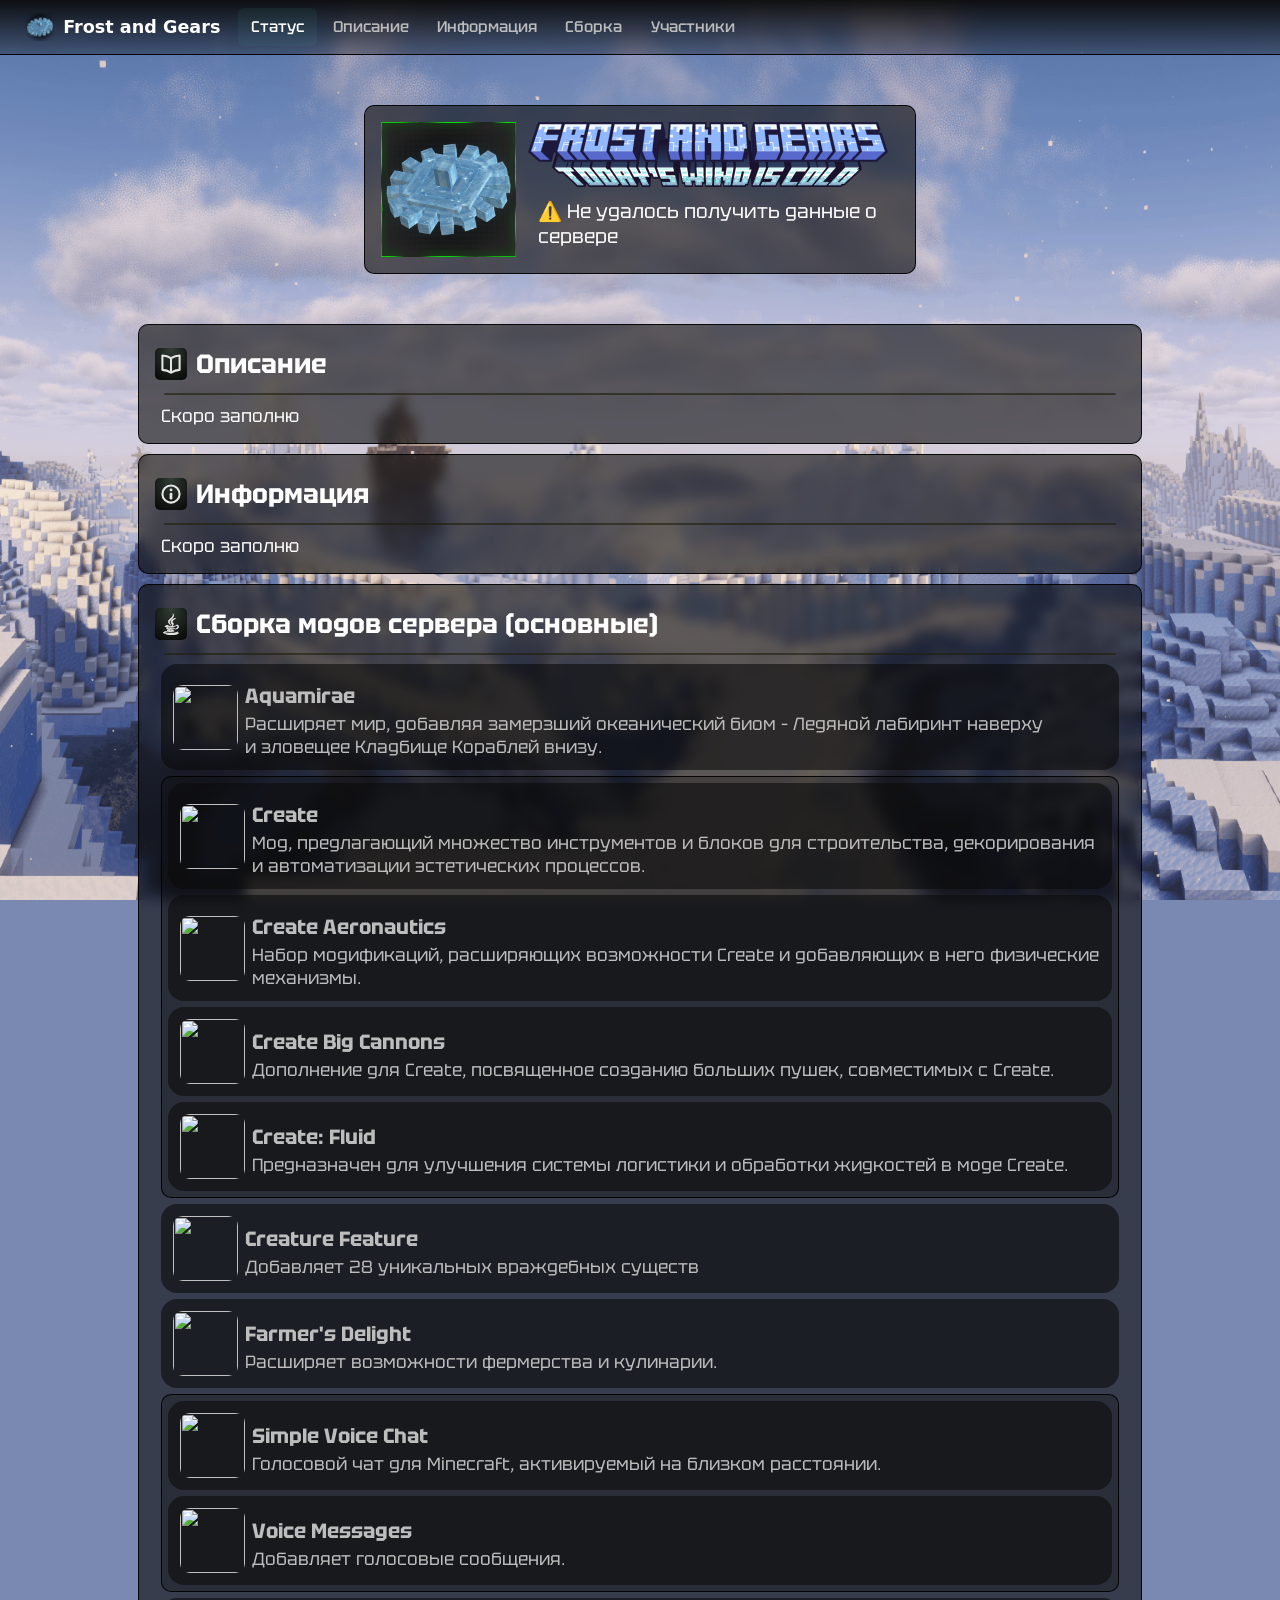
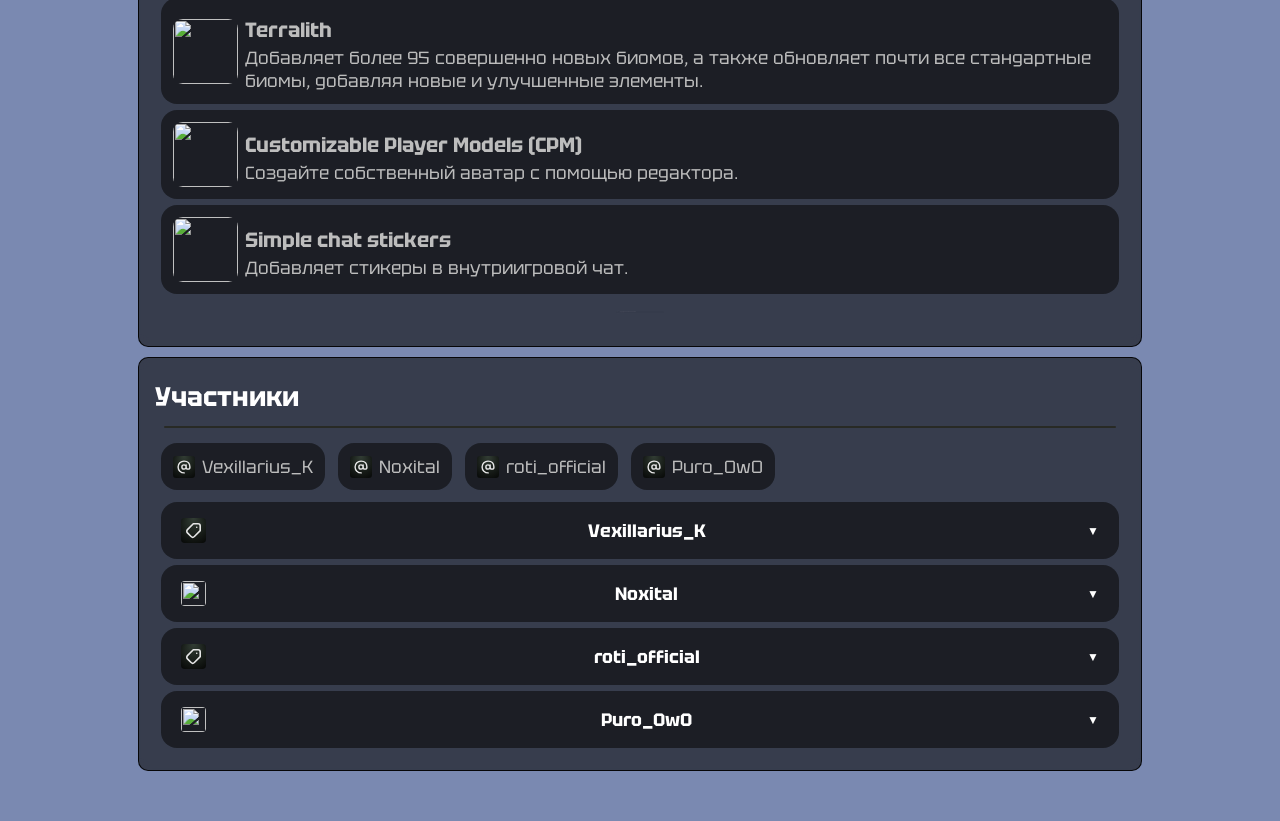
==== projects/mc/servers/frost-and-gears/index.html @ f4bf3db8 "обавлен обычный meta description" ====
<!DOCTYPE html>
<html lang="ru">
<head>
    <meta charset="UTF-8">
    <title>Frost and Gears</title>
    <link rel="icon" href="images/ice-gear-ico.png" type="image/png" sizes="32x32">

    <meta property="og:type" content="website">
    <meta property="og:site_name" content="Сервер друзей и друзей друзей.">
    <meta property="og:title" content="Frost and Gears">
    <meta property="og:description" content="Minecraft сервер с модами на технологии, генерацию, физику и немного магии.">
    <meta name="description" content="Minecraft сервер с модами на технологии, генерацию, физику и немного магии.">
    <meta property="og:image" content="https://vexillarius-k9420.github.io/projects/mc/servers/frost-and-gears/images/serverico.png">
    <meta property="og:image:width" content="968">
    <meta property="og:image:height" content="968">
    <meta property="og:url" content="https://vexillarius-k9420.github.io/projects/mc/servers/frost-and-gears/">

    <link rel="stylesheet" href="../../../../css/style.css">
    <link rel="stylesheet" href="../css/player-cards.css">

    <link rel="preconnect" href="https://fonts.googleapis.com">
    <link rel="preconnect" href="https://fonts.gstatic.com" crossorigin>
    <link href="https://fonts.googleapis.com/css2?family=Tektur:wght@400..900&display=swap" rel="stylesheet">
</head>

<style>
    :root {
        --surface-2: rgb(72, 143, 140, 0.1);
        --checkers: url(images/panorama.png);
    }
    .panorama {
        background: #7A89B1 var(--checkers);
        background-attachment: fixed;
        background-size: cover;
        background-position: center;
        background-repeat: repeat-x;
        animation: xscroll 160s linear infinite reverse;
    }
</style>

<body class="panorama">
    <header class="header">
        <div class="header_inner container">
            <a class="header_logo" aria-label="Frost and Gears">
            <img src="images/ice-gear-ico.png" class="header_logo-icon" alt="logo" width="28" height="28">
            <span>Frost and Gears</span>
            </a>

            <nav class="nav" aria-label="Основная навигация">
                <a href="#server-status" class="nav_link">Статус</a>
                <a href="#description" class="nav_link">Описание</a>
                <a href="#info" class="nav_link">Информация</a>
                <a href="#mods" class="nav_link">Сборка</a>
                <a href="#participants" class="nav_link">Участники</a>
            </nav>
            <div class="header_inner container"></div>
        </div>
    </header>
    <main class="main">
        <div class="side_indent"></div>
        <div id="server-status" style="width: 100%">
            <div class="panel" style="display: flex; margin: 50px 23% 50px 23%;">
                <img style="margin: auto 0;" src="images/serverico.png" alt="logo" width="135" height="135">
                <div style="width: 100%;">
                    <img style="max-width: 100%; height: auto; display: block; margin: 0 auto 12px auto;" src="images/twic-title.png" height="65" width="360">
                    <div id="mc-status" style="padding-left: 16px; font-size: 110%; width: 100%;">
                        <p><strong>Загрузка статуса сервера...</strong></p>
                        <script>
                            const statusBlock = document.getElementById("mc-status");

                            async function checkServerStatus() {
                                try {
                                    const response = await fetch(`https://api.mcsrvstat.us/2/51.89.6.162:11358`);
                                    const data = await response.json();

                                    if (data.online) {
                                        // список ников (если сервер их отдаёт и кто-то есть в сети)
                                        let playersHtml = "";
                                        if (data.players.online > 0) {
                                            if (data.players.list && data.players.list.length > 0) {
                                                const names = data.players.list.map((name) => "<p><strong>"+name+"</strong></p>").join(""); //["Vexillarius_K","Noxital","roti_official","Puro_OwO"].map((name) => "<p>"+name+"</p>").join("");
                                                playersHtml = names;
                                            } else {
                                                playersHtml = `<p><em>?Ой</em></p>`;
                                            }
                                        }
                                        // вся информация
                                        statusBlock.innerHTML = `
                                              <p>Игроков онлайн ${data.players.online} / ${data.players.max}:</p>
                                              <div style="display: grid; grid-template-columns: 1fr 1fr;">${playersHtml}</div>
                                            `;
                                    } else {
                                        statusBlock.innerHTML = `<p><strong>Сервер спит</strong> (никто не играет)<br>Заходи 👀</p>`;
                                    }
                                } catch (error) {
                                    statusBlock.innerHTML = `<p>⚠️ Не удалось получить данные о сервере</p>`;
                                }
                            }
                            checkServerStatus();
                        </script>
                    </div>
                </div>
            </div>
        <div id="description" class="panel">
            <h2><img src="../../../../images/svg-icons/extension_icon2.svg"height="32" width="32"> Описание</h2>
            <div class="separator"></div>
            <p>Скоро заполню</p>
        </div>
        <div id="info" class="panel">
            <h2><img src="../../../../images/svg-icons/extension_icon6.svg"height="32" width="32"> Информация</h2>
            <div class="separator"></div>
            <p>Скоро заполню</p>
        </div>
        <div id="mods" class="panel">
            <h2><img src="../../../../images/svg-icons/extension_icon14.svg"height="32" width="32"> Сборка модов сервера (основные)</h2>
            <div class="separator"></div>
            <a href="https://modrinth.com/mod/aquamirae" class="link"><img src="https://cdn.modrinth.com/data/k23mNPhZ/e33ffb391c8c05f1ea99b09d00d5369e0ac44ae7.png" height="65" width="65"><div><h3>Aquamirae</h3>Расширяет мир, добавляя замерзший океанический биом – Ледяной лабиринт наверху<br>и зловещее Кладбище Кораблей внизу.</div></a>
            <div class="sub_panel">
                <div>
                    <a href="https://modrinth.com/mod/create" class="link"><img src="https://cdn.modrinth.com/data/LNytGWDc/45c6a706e0e67669d3004f80eec443331fb33369.png" height="65" width="65"><div><h3>Create</h3>Мод, предлагающий множество инструментов и блоков для строительства, декорирования и автоматизации эстетических процессов.</div></a>
                    <a href="https://modrinth.com/mod/create-aeronautics" class="link"><img src="https://cdn.modrinth.com/data/oWaK0Q19/f66b5589924884ffd81acb27f3ccb775867a962e.png" height="65" width="65"><div><h3>Create Aeronautics</h3>Набор модификаций, расширяющих возможности Create и добавляющих в него физические механизмы.</div></a>
                    <a href="https://modrinth.com/mod/create-big-cannons" class="link"><img src="https://cdn.modrinth.com/data/GWp4jCJj/e9118cf3a5d16de446df6f0f1a2ad093b414274e.png" height="65" width="65"><div><h3>Create Big Cannons</h3>Дополнение для Create, посвященное созданию больших пушек, совместимых с Create.</div></a>
                    <a href="https://www.curseforge.com/minecraft/mc-mods/create-fluid" class="link"><img src="https://media.forgecdn.net/avatars/thumbnails/1440/955/64/64/638934218963403140.png" height="65" width="65"><div><h3>Create: Fluid</h3>Предназначен для улучшения системы логистики и обработки жидкостей в моде Create.</div></a>
                </div>
            </div>
            <div>
                <a href="https://modrinth.com/mod/creature-feature" class="link"><img src="https://cdn.modrinth.com/data/7nEkcq0F/867e7ccd3797dfcfd8ea4d7dae15e4374e9c199f.png" height="65" width="65"><div><h3>Creature Feature</h3>Добавляет 28 уникальных враждебных существ</div></a>
                <a href="https://modrinth.com/mod/farmers-delight" class="link"><img src="https://cdn.modrinth.com/data/R2OftAxM/8e7aa38ab94d94bb0a2894a218b69beb49002b34.png" height="65" width="65"><div><h3>Farmer's Delight</h3>Расширяет возможности фермерства и кулинарии.</div></a>
            </div>
            <div class="sub_panel">
                <a href="https://modrinth.com/plugin/simple-voice-chat" class="link"><img src="https://cdn.modrinth.com/data/9eGKb6K1/icon.png" height="65" width="65"><div><h3>Simple Voice Chat</h3>Голосовой чат для Minecraft, активируемый на близком расстоянии.</div></a>
                <a href="https://modrinth.com/plugin/voicemessages" class="link"><img src="https://cdn.modrinth.com/data/WWLeFuHa/755d0a7e838752c525c19e906c91e8d34c7ef60e.png" height="65" width="65"><div><h3>Voice Messages</h3>Добавляет голосовые сообщения.</div></a>
            </div>
            <div>
                <a href="https://modrinth.com/datapack/terralith" class="link"><img src="https://cdn.modrinth.com/data/8oi3bsk5/34c751cc804839ed3c1d9f21dfd53d98368fedfc.png" height="65" width="65"><div><h3>Terralith</h3>Добавляет более 95 совершенно новых биомов, а также обновляет почти все стандартные биомы, добавляя новые и улучшенные элементы.</div></a>
                <a href="https://modrinth.com/plugin/custom-player-models" class="link"><img src="https://cdn.modrinth.com/data/h1E7sQNL/icon.png" height="65" width="65"><div><h3>Customizable Player Models (CPM)</h3>Создайте собственный аватар с помощью редактора.</div></a>
            </div>
            <a href="https://modrinth.com/mod/simple-chat-stickers" class="link"><img src="https://cdn.modrinth.com/data/WqlJo4qN/17661e0dd629a3fd823f7c30f1933f76792a2bb3.jpeg" height="65" width="65"><div><h3>Simple chat stickers</h3>Добавляет стикеры в внутриигровой чат.</div></a>
            <a href="https://ru.wikipedia.org/wiki/%D0%A7%D0%B5%D1%85%D0%BE%D0%B2%D1%81%D0%BA%D0%BE%D0%B5_%D1%80%D1%83%D0%B6%D1%8C%D1%91" class="link blur"><img src="https://w7.pngwing.com/pngs/237/602/png-transparent-spoiler-graphy-youtube-youtube-television-text-rectangle-thumbnail.png" height="65" width="65"><div><h3>###### ###### #######</h3>Что это?</div></a>
        </div>
        <div id="participants" class="panel" style="margin-bottom: 50px">
            <h2>Участники</h2>
            <div class="separator"></div>
            <div class="flex-auto">
                <a href="#info-vex_k" class="link"><img src="../../../../images/svg-icons/extension_icon1.svg"height="22" width="22"> Vexillarius_K</a>
                <a href="#info-noxital" class="link"><img src="../../../../images/svg-icons/extension_icon1.svg"height="22" width="22"> Noxital</a>
                <a href="#info-roti" class="link"><img src="../../../../images/svg-icons/extension_icon1.svg"height="22" width="22"> roti_official</a>
                <a href="#info-puro" class="link"><img src="../../../../images/svg-icons/extension_icon1.svg"height="22" width="22"> Puro_OwO</a>
            </div>
            <div>
                <details id="info-vex_k" class="player-card" data-username="Vexillarius_K" data-skin-url="skins/vex-old-skin.png">
                    <summary class="player-header">
                        <img src="../../../../images/svg-icons/extension_icon20.svg" height="25" width="25"><span>Vexillarius_K</span>
                    </summary>
                    <div class="separator"></div>
                    <div class="player-content">
                        <div class="skin-box"><canvas></canvas></div>
                        <div class="player-info">
                            <h3>Vexillarius_K</h3>
                            <p>Загадочный, самовлюблённый, манипулятор-кукловод, жирный, эгоист и ещё сталкер.</p>
                            <p>А, ну и, админ сервера.</p>
                            <br>
                            <h4>О себе:</h4>
                            <p>Я самый добрый, лучший, красивый, харизматичный, уверенный, весёлый, заботливый, искренний, дружелюбный, обаятельный, умный, талантливый, интересный, позитивный, сильный, смелый, надёжный, честный, верный, спокойный, терпеливый, внимательный, щедрый, общительный, энергичный, жизнерадостный, уникальный, незаменимый, целеустремлённый, амбициозный, мудрый, воспитанный, уважительный, понимающий, отзывчивый, романтичный, привлекательный, стильный, достойный, великодушный, справедливый, открытый, смешной, прикольный, душевный, милый, нежный, добродушный, красивейший, шикарный, великолепный, идеальный, легендарный, неповторимый, уверенный, решительный, мужественный, терпимый, доброжелательный, преданный, коммуникабельный, позитивный, жизнерадостный, душевный, искренний, рассудительный, сообразительный, креативный, находчивый, самостоятельный, независимый, свободный, харизматичный, обаятельный, артистичный, весёлый, яркий, заметный, популярный, любимый, желанный, ценный, достойный, успешный, перспективный, трудолюбивый, старательный, организованный, дисциплинированный, ответственный, благородный, великодушный, милосердный, сочувствующий, понимающий, заботливый, ласковый, приветливый, приятный, душевный, позитивный, оптимистичный, терпеливый, уравновешенный, спокойный, рассудительный, внимательный, наблюдательный, умелый, способный, одарённый, гениальный, выдающийся, великолепный, превосходный, замечательный, потрясающий, сногсшибательный, офигенный, крутой, классный, топовый, мощный, легендарный, непобедимый, бесстрашный, стойкий, волевой, решительный, настойчивый, упорный, амбициозный, целеустремлённый, уверенный, достойный, незаменимый, неповторимый, единственный, особенный, уникальный, прекрасный, обалденный, восхитительный, очаровательный, привлекательный, эстетичный, стильный, модный, ухоженный, опрятный, аккуратный, интеллигентный, грамотный, эрудированный, начитанный, любознательный, рассудительный, мудрый, опытный, сообразительный, логичный, рациональный, изобретательный, креативный, талантливый, гениальный, лучший, добрый, красивый, харизматичный</p>
                        </div>
                    </div>
                </details>
                <details id="info-noxital" class="player-card" data-username="Noxital">
                    <summary class="player-header">
                        <img src="https://minotar.net/helm/Noxital/30.png" height="25" width="25"><span>Noxital</span>
                    </summary>
                    <div class="separator"></div>
                    <div class="player-content">
                        <div class="skin-box"><canvas></canvas></div>
                        <div class="player-info">
                            <h3>Noxital</h3>
                            <p><3</p>
                            <br>
                            <h4>О себе:</h4>
                            <p>пусто</p>
                        </div>
                    </div>
                </details>
                <details id="info-roti" class="player-card" data-username="roti_official" data-skin-url="skins/tlauncher_roti_official.png">
                    <summary class="player-header">
                        <img src="../../../../images/svg-icons/extension_icon20.svg" height="25" width="25"><span>roti_official</span>
                    </summary>
                    <div class="separator"></div>
                    <div class="player-content">
                        <div class="skin-box"><canvas></canvas></div>
                        <div class="player-info">
                            <h3>roti_official</h3>
                            <br>
                            <h4>О себе:</h4>
                            <p>пусто</p>
                        </div>
                    </div>
                </details>
                <details id="info-puro" class="player-card" data-username="Puro_OwO">
                    <summary class="player-header">
                        <img src="https://minotar.net/helm/Puro_OwO/30.png" height="25" width="25"><span>Puro_OwO</span>
                    </summary>
                    <div class="separator"></div>
                    <div class="player-content">
                        <div class="skin-box"><canvas></canvas></div>
                        <div class="player-info">
                            <h3>Puro_OwO</h3>
                            <br>
                            <h4>О себе:</h4>
                            <p>пусто</p>
                        </div>
                    </div>
                </details>
            </div>
            <!-- 1. подключение библиотеки для отображения скина -->
            <script src="https://cdn.jsdelivr.net/npm/skinview3d/bundles/skinview3d.bundle.js"></script>
            <!-- 2. 3D-перс -->
            <script>
                document.querySelectorAll(".player-card").forEach((card) => {
                    card.addEventListener("toggle", () => {
                        if (card.open && !card.dataset.loaded) {
                            const username = card.dataset.username;
                            const customSkin = card.dataset.skinUrl; // Путь к локальному PNG, если указан
                            const box = card.querySelector(".skin-box");
                            const canvas = card.querySelector("canvas");

                            // Если есть путь к PNG — берём его, иначе запрашиваем по нику
                            const skinSource = customSkin
                                ? customSkin
                                : "https://" + "minotar.net" + "/skin/" + username;

                            const viewer = new skinview3d.SkinViewer({
                                canvas: canvas,
                                width: box.clientWidth,
                                height: box.clientHeight,
                                skin: skinSource
                            });

                            viewer.animation = new skinview3d.IdleAnimation();
                            viewer.autoRotate = true;
                            viewer.autoRotateSpeed = 0.3;

                            card.dataset.loaded = "true";
                        }
                    });
                });
            </script>
        </div>
        </div>
        <div class="side_indent"></div>
    </main>

    <script>
        const sections = document.querySelectorAll('div[id]');
        const navLinks = document.querySelectorAll('.nav_link');

        const observer = new IntersectionObserver((entries) => {
            entries.forEach(entry => {
                if (entry.isIntersecting) {
                    navLinks.forEach(link => link.classList.remove('active'));
                    // поиск ссылки ведущей на секцию и добавление active
                    const id = entry.target.getAttribute('id');
                    const activeLink = document.querySelector(`.nav_link[href="#${id}"]`);
                    if (activeLink) {
                        activeLink.classList.add('active');
                    }
                }
            });
        }, {
            // когда секция в центре экрана
            rootMargin: '-50% 0px -70% 0px'
        });
        sections.forEach(section => observer.observe(section));
    </script>
</body>
</html>
---- css/style.css ----
@keyframes xscroll {
        from {
            background-position-x: 0;
        }
        to {
            background-position-x: 4320px;
        }
    }

    @keyframes diagscroll {
        from {
            background-position: 0 0;
        }
        to {
            background-position: 800px 800px;
        }
    }

html {
    scroll-behavior: smooth;
    scroll-padding-top: 80px;
}

:root {

    font-size: 110%;
    --surface-2: rgba(38, 73, 40, 0.27);
    --header-bg: linear-gradient(to bottom, rgba(10, 10, 10, 0.95), rgba(0, 0, 0, 0.3));
    --border-soft: rgba(0, 0, 0, 0.9);
    --text: #ffffff;
    --text-muted: #bdbdbd;
    --font-ui: "Manrope", system-ui, -apple-system, "Segoe UI", sans-serif;
    --fs-sm: 0.875rem;
    --space-2: 0.5rem;
    --space-3: 0.75rem;
    --space-4: 1rem;
    --space-5: 1.5rem;
    --r-md: 6px;
    --container: 1280px;
    --gutter: var(--space-5);
    --header-h: 55px;
    --dur-fast: 120ms;
    --dur: 200ms;

    --checkers: url(../images/checkers_grey.png);



    
    body {
        color: var(--text);
        font-family: "Tektur", sans-serif;
    }

        

    .container {
        width: 100%;
        max-width: var(--container);
        margin-inline: auto;
        padding-inline: var(--gutter);
    }

    .header {
        position: sticky;
        top: 0;
        z-index: 100;
        height: var(--header-h);
        background: var(--header-bg);
        backdrop-filter: blur(6px);
        -webkit-backdrop-filter: blur(16px);
        border-bottom: 1px solid var(--border-soft);
        transition: box-shadow var(--dur), background var(--dur);
    }

    .nav {
        display: flex;
        align-items: center;
        gap: 2px;
        flex: 1;
    }

    .main {
        display: flex;
    }

    .side_indent {
        width: 12.5%
    }

    .backgrounds {
        background: #4d8542 var(--checkers);
        animation: diagscroll 40s linear infinite reverse;
        background-blend-mode: multiply;
    }

    .panel {
        background-color: rgba(10, 10, 10, 0.6);
        backdrop-filter: blur(6px);
        padding: 16px;
        margin: 10px;
        border-radius: 10px;
        border: 1px solid var(--border-soft);
    }
    .sub_panel {
        background-color: rgba(10, 10, 10, 0.3);
        margin: 6px;
        border-radius: 10px;
        border: 1px solid var(--border-soft);
    }

    .separator {
        background-color: rgba(30, 30, 10, 0.6);
        padding: 1px;
        margin: 9px;
        border-radius: 5px;
    }

    .blur {
        filter: opacity(0.1);
        scale: 5% 5%;
        height: 1px;
        transition:
                filter var(--dur),
                scale var(--dur),
                height var(--dur);
    }
    .blur:hover {
        filter: opacity(1);
        scale: 100% 100%;
        height: 100%;
    }
    
    
    .header_logo {
        display: flex;
        align-items: center;
        gap: var(--space-2);
        font-family: var(--font-ui);
        font-weight: 700;
        color: var(--text);
        flex-shrink: 0;
    }

    .header_inner {
        height: 100%;
        display: flex;
        align-items: center;
        gap: var(--space-4);
    }

    .nav_link {
        padding: var(--space-2) var(--space-3);
        border-radius: var(--r-md);
        font-size: var(--fs-sm);
        font-weight: 500;
        color: var(--text-muted);
        transition:
            color var(--dur-fast),
            background var(--dur-fast);
    }
    .nav_link:hover,
    .nav_link.active{
        color: var(--text);
        background: var(--surface-2);
    }


    a {
        color: inherit;
        text-decoration: none;
    }

    .link {
        display: flex;
        gap: 7px;
        align-items: center;
        color: var(--text-muted);
        font-size: 100%;
        background-color: rgba(10, 10, 10, 0.6);
        border-radius: 16px;
        margin: 6px;
        padding: 12px;
        transition: background-color var(--dur), color var(--dur);
    }
    .link:hover {
        background-color: rgba(20, 20, 20, 1);
        color: var(--text);
    }
    .link img {
        border-radius: 15%;
    }


    .flex-auto {
        display: flex;
        gap: 1px;
        flex-wrap: wrap;
    }

    h1, h2, h3, h4 {
        padding: 6px 0 3px 0;
        display: flex;
        gap: 9px;
        align-items: center;
    }

    h2 img {
        border-radius: 15%;
    }

    p {
        padding: 0 6px 0 6px;
    }

    *,
    *::before,
    *::after {
    box-sizing: border-box;
    margin: 0;
    padding: 0;
    }

    .tektur {
        font-family: "Tektur", sans-serif;
        font-optical-sizing: auto;
        font-style: normal;
        font-variation-settings:
                "wdth" 100;
    }
}
---- projects/mc/servers/css/player-cards.css ----
.skin-box {
    width: 200px;
    height: 280px;
    flex-shrink: 0;
}

.player-card {
    background: rgba(10, 10, 10, 0.6);
    border-radius: 16px;
    overflow: hidden;
    margin: 6px;
}

/* кнопка-заголовок */
.player-header {
    color: var(--text);
    padding: 16px 20px;
    cursor: pointer;
    display: flex;
    justify-content: space-between;
    align-items: center;
    font-size: 18px;
    font-weight: bold;
    list-style: none; /* убираем стандартный треугольник */
    user-select: none;
    transition: background var(--dur);
}

.player-header::-webkit-details-marker {
    display: none; /* убираем треугольник */
}

.player-header:hover {
    background: rgb(0, 0, 0, 0.6);
}

/* стрелочка справа */
.player-header::after {
    content: "▼";
    font-size: 12px;
    transition: transform 0.2s;
}
.player-header img {
    border-radius: 15%;
}

.player-card[open] .player-header::after {
    transform: rotate(180deg);
}
.player-content {
    display: flex;
    gap: 24px;
    padding: 6px;
}
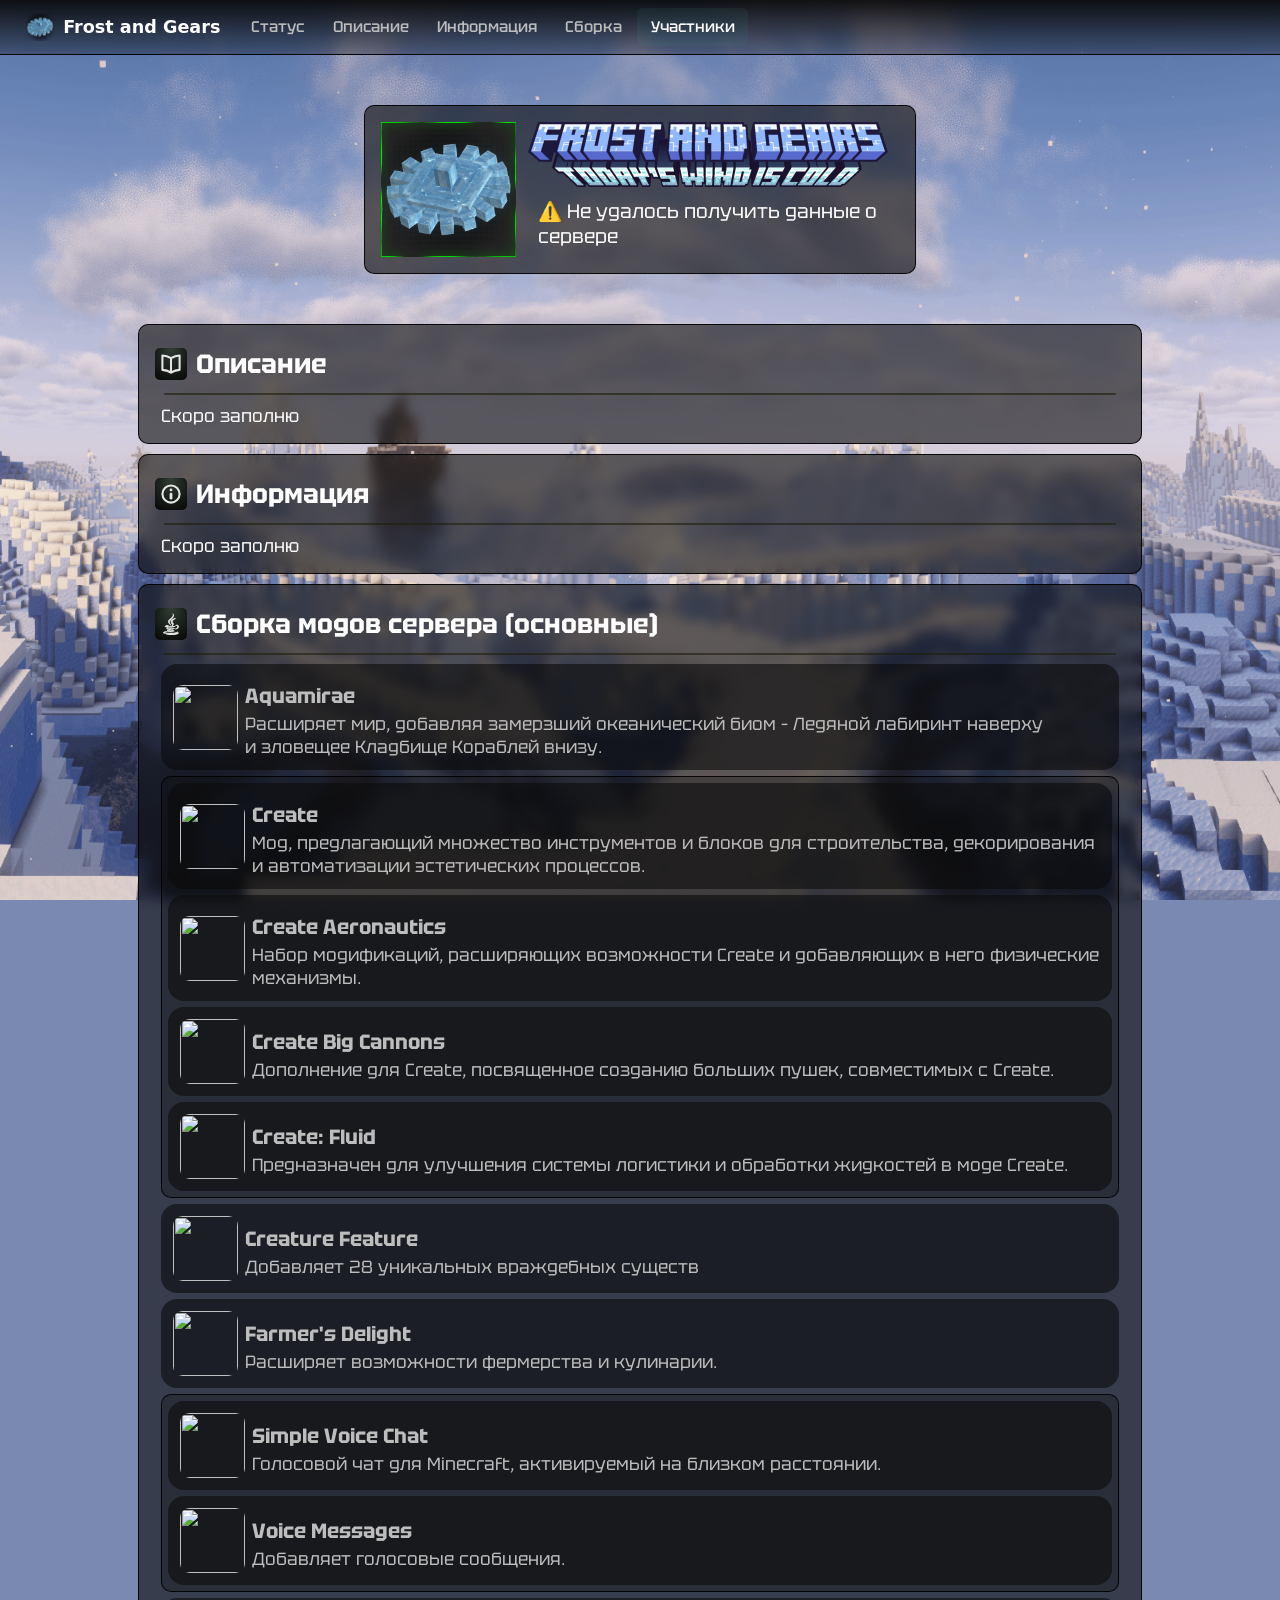
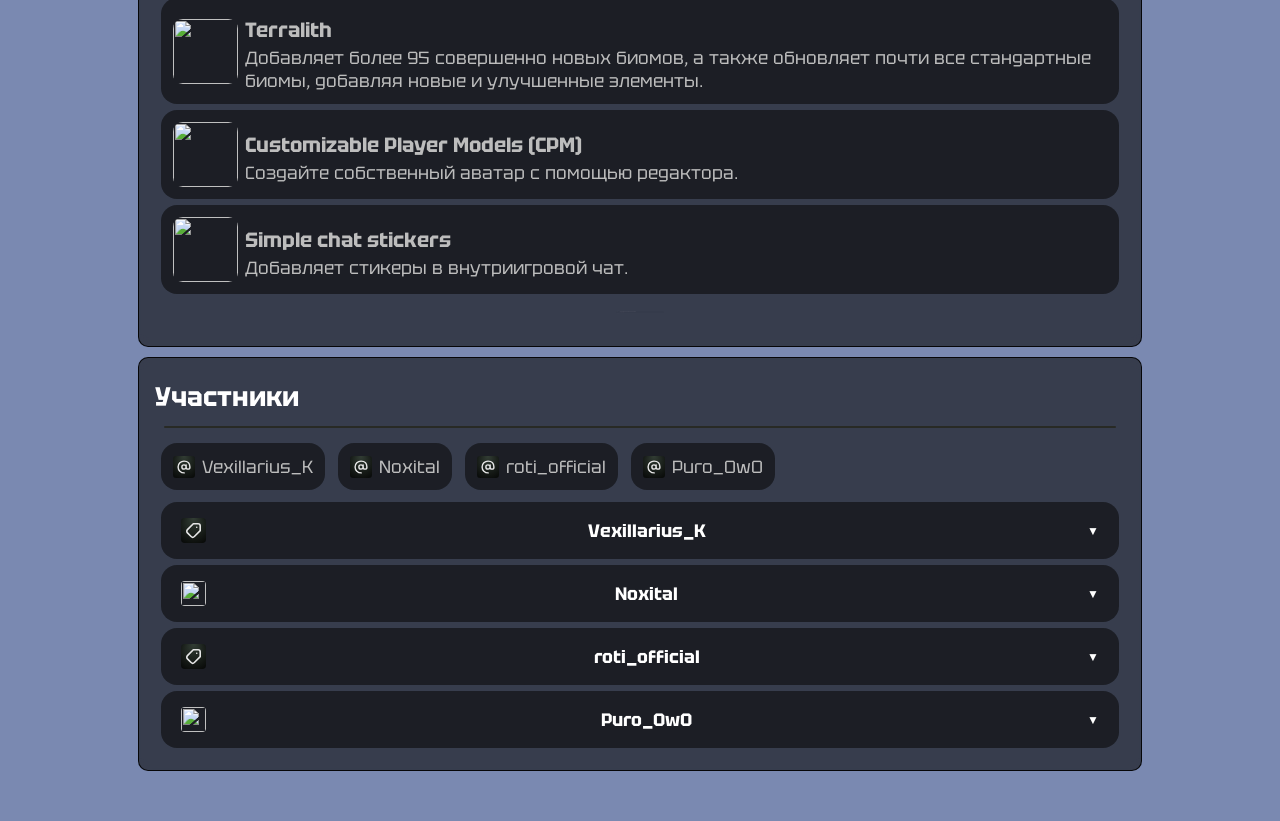
==== commit 72882cad: "добавлено авто-открытие <details>" ====
--- a/projects/mc/servers/frost-and-gears/index.html
+++ b/projects/mc/servers/frost-and-gears/index.html
@@ -8,12 +8,13 @@
     <meta property="og:type" content="website">
     <meta property="og:site_name" content="Сервер друзей и друзей друзей.">
     <meta property="og:title" content="Frost and Gears">
-    <meta property="og:description" content="Minecraft сервер с модами на технологии, генерацию, физику и немного магии.">
-    <meta name="description" content="Minecraft сервер с модами на технологии, генерацию, физику и немного магии.">
+    <meta property="og:description" content="Minecraft сервер с модами на технологии, генерацию, физику, боёвку и немного магии.">
+    <meta name="description" content="Приватный Minecraft сервер Frost and Gears с модами на технологии, генерацию, физику, боёвку и магию.">
     <meta property="og:image" content="https://vexillarius-k9420.github.io/projects/mc/servers/frost-and-gears/images/serverico.png">
     <meta property="og:image:width" content="968">
     <meta property="og:image:height" content="968">
     <meta property="og:url" content="https://vexillarius-k9420.github.io/projects/mc/servers/frost-and-gears/">
+    <link rel="canonical" href="https://vexillarius-k9420.github.io/projects/mc/servers/frost-and-gears/">
 
     <link rel="stylesheet" href="../../../../css/style.css">
     <link rel="stylesheet" href="../css/player-cards.css">
@@ -250,6 +251,27 @@
         <div class="side_indent"></div>
     </main>
 
+    <!-- авто-открытие <details> -->
+    <script>
+        function openMemberFromHash() {
+            // удаление символа # из начала строки
+            const hash = window.location.hash.substring(1);
+            if (!hash) return;
+            // поиск элемента на странице с таким id
+            const target = document.getElementById(decodeURIComponent(hash));
+            // открытие <details> и переход к нему
+            if (target && target.tagName === 'DETAILS') {
+                target.open = true;
+                target.scrollIntoView({ behavior: 'smooth', block: 'center' });
+            }
+        }
+
+        // Запускаем при открытии страницы по ссылке
+        window.addEventListener('DOMContentLoaded', openMemberFromHash);
+        // Запускаем, если пользователь кликнул на якорную ссылку уже находясь на сайте
+        window.addEventListener('hashchange', openMemberFromHash);
+    </script>
+    <!-- подсветка якорных ссылок в нав-е -->
     <script>
         const sections = document.querySelectorAll('div[id]');
         const navLinks = document.querySelectorAll('.nav_link');
